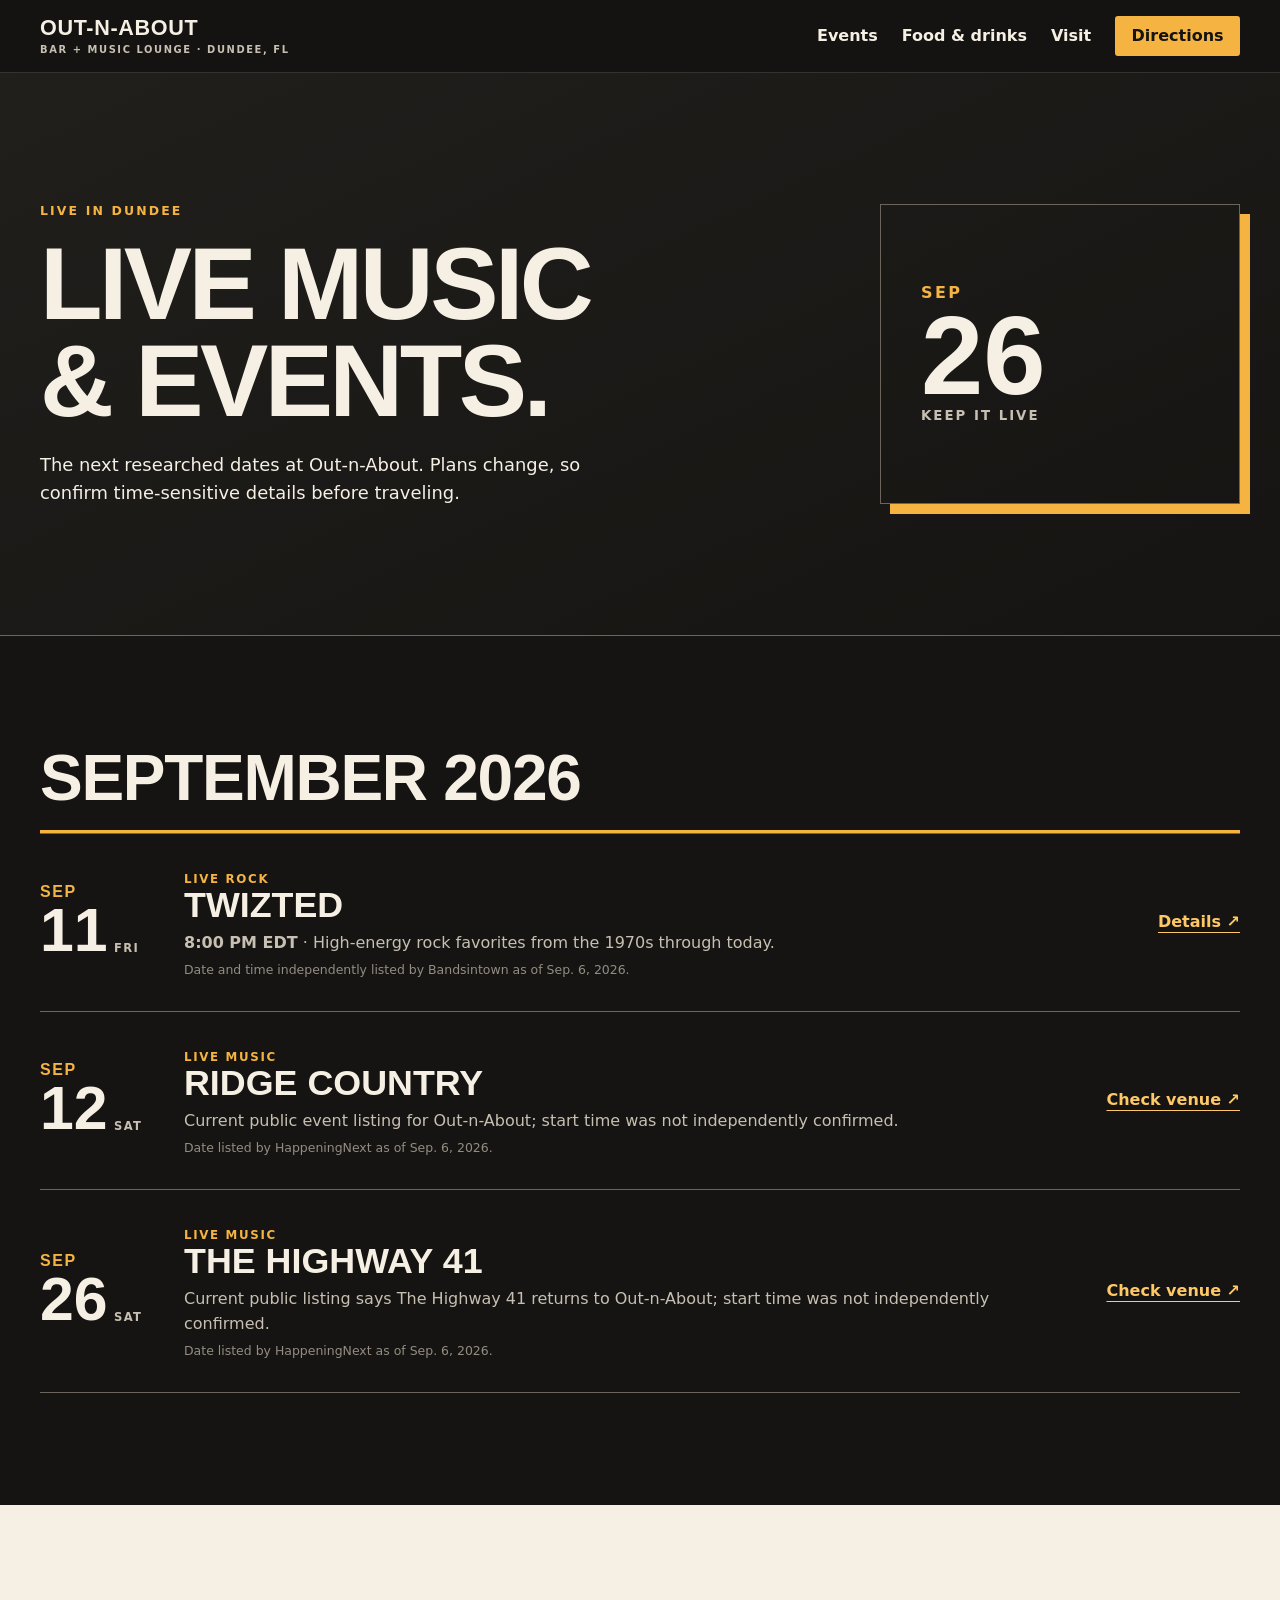
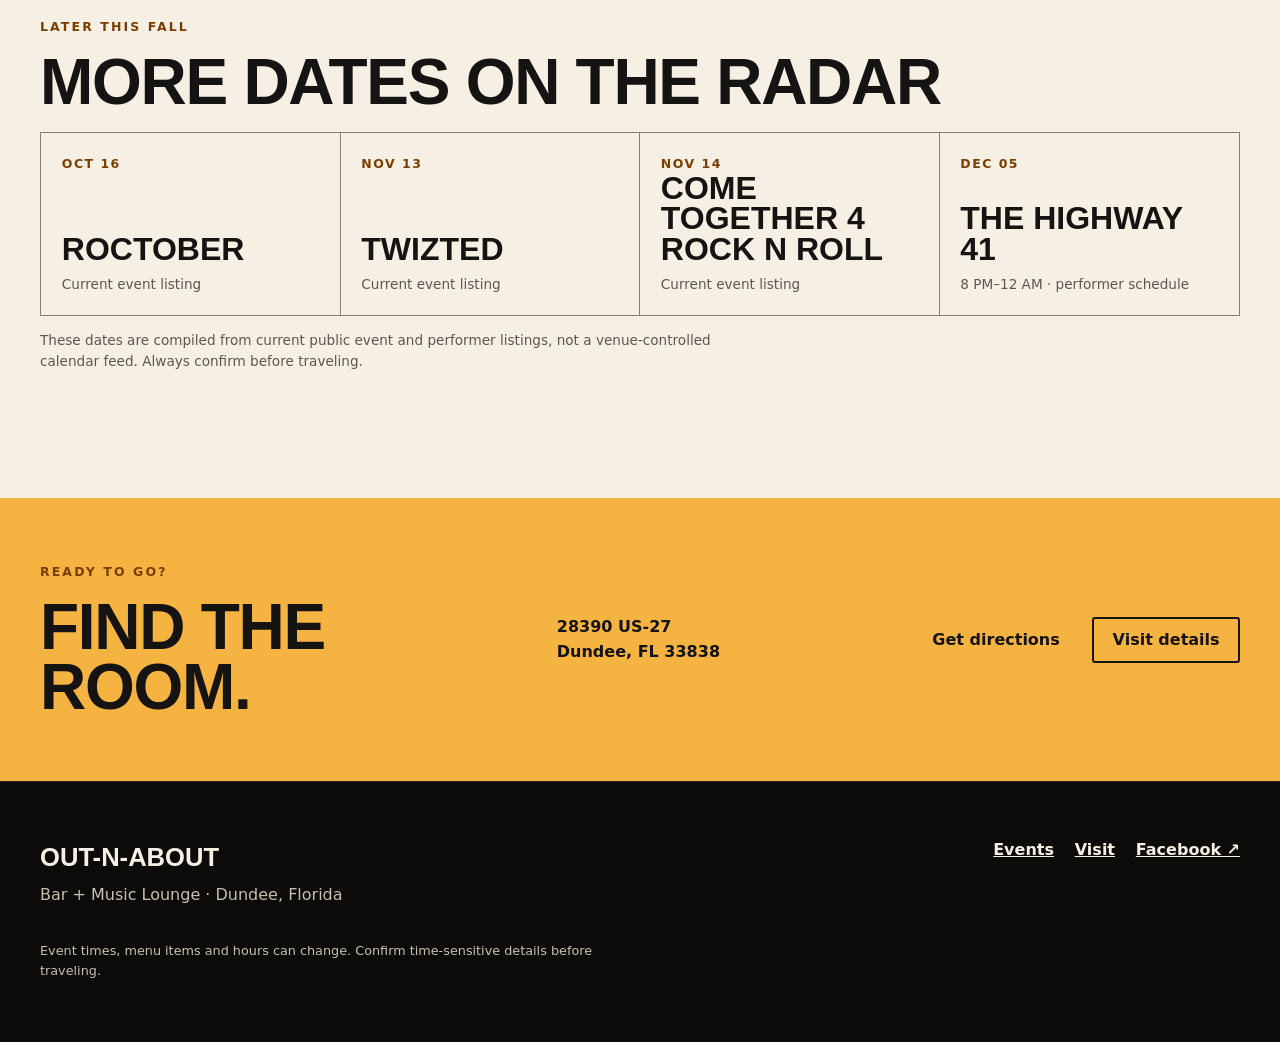
==== site/events/index.html @ 3ccda4d0 "Add events page" ====
<!doctype html>
<html lang="en-US">
<head>
  <meta charset="utf-8">
  <meta name="viewport" content="width=device-width, initial-scale=1">
  <title>Live Music & Events | Out-n-About Dundee, FL</title>
  <meta name="description" content="Upcoming live music and event dates at Out-n-About Bar and Music Lounge in Dundee, Florida.">
  <link rel="canonical" href="https://prithiraj.github.io/bar-n-music-lounge/events/">
  <meta name="theme-color" content="#151412">
  <link rel="stylesheet" href="../assets/styles.css">
</head>
<body>
  <a class="skip-link" href="#main">Skip to content</a>
  <header class="site-header"><div class="shell header-inner"><a class="brand" href="../" aria-label="Out-n-About home"><span class="brand-main">OUT-N-ABOUT</span><span class="brand-sub">BAR + MUSIC LOUNGE · DUNDEE, FL</span></a><nav class="desktop-nav" aria-label="Primary"><a aria-current="page" href="./">Events</a><a href="../#food">Food & drinks</a><a href="../visit/">Visit</a><a class="button button-small" href="https://www.google.com/maps/dir/?api=1&destination=28.0204627,-81.6333917" rel="noopener">Directions</a></nav><details class="mobile-nav"><summary>Menu</summary><nav aria-label="Mobile primary"><a href="./">Events</a><a href="../#food">Food & drinks</a><a href="../visit/">Visit</a></nav></details></div></header>
  <main id="main">
    <section class="page-hero"><div class="shell page-hero-grid"><div><p class="eyebrow">LIVE IN DUNDEE</p><h1>Live music & events.</h1><p class="lead">The next researched dates at Out-n-About. Plans change, so confirm time-sensitive details before traveling.</p></div><div class="page-mark" aria-hidden="true"><span>SEP</span><strong>26</strong><small>KEEP IT LIVE</small></div></div></section>
    <section class="section section-dark" aria-labelledby="sept"><div class="shell"><h2 class="month-heading" id="sept">September 2026</h2><div class="event-list">
      <article class="event-row"><time class="date-block" datetime="2026-09-11"><span>SEP</span><strong>11</strong><small>FRI</small></time><div class="event-copy"><p class="event-type">LIVE ROCK</p><h3>TwiZted</h3><p><strong>8:00 PM EDT</strong> · High-energy rock favorites from the 1970s through today.</p><p class="source-note">Date and time independently listed by Bandsintown as of Sep. 6, 2026.</p></div><a class="event-link" href="https://www.bandsintown.com/e/108855322-twizted-at-out-n-about-bar-and-music-lounge" rel="noopener">Details ↗</a></article>
      <article class="event-row"><time class="date-block" datetime="2026-09-12"><span>SEP</span><strong>12</strong><small>SAT</small></time><div class="event-copy"><p class="event-type">LIVE MUSIC</p><h3>Ridge Country</h3><p>Current public event listing for Out-n-About; start time was not independently confirmed.</p><p class="source-note">Date listed by HappeningNext as of Sep. 6, 2026.</p></div><a class="event-link" href="https://www.facebook.com/outnaboutbar/" rel="noopener">Check venue ↗</a></article>
      <article class="event-row"><time class="date-block" datetime="2026-09-26"><span>SEP</span><strong>26</strong><small>SAT</small></time><div class="event-copy"><p class="event-type">LIVE MUSIC</p><h3>The Highway 41</h3><p>Current public listing says The Highway 41 returns to Out-n-About; start time was not independently confirmed.</p><p class="source-note">Date listed by HappeningNext as of Sep. 6, 2026.</p></div><a class="event-link" href="https://www.facebook.com/outnaboutbar/" rel="noopener">Check venue ↗</a></article>
    </div></div></section>
    <section class="section section-warm" aria-labelledby="later"><div class="shell"><p class="eyebrow eyebrow-dark">LATER THIS FALL</p><h2 id="later">More dates on the radar</h2><div class="mini-events"><div><time datetime="2026-10-16">OCT 16</time><strong>RocTober</strong><span>Current event listing</span></div><div><time datetime="2026-11-13">NOV 13</time><strong>TwiZted</strong><span>Current event listing</span></div><div><time datetime="2026-11-14">NOV 14</time><strong>Come Together 4 Rock N Roll</strong><span>Current event listing</span></div><div><time datetime="2026-12-05">DEC 05</time><strong>The Highway 41</strong><span>8 PM–12 AM · performer schedule</span></div></div><p class="disclaimer">These dates are compiled from current public event and performer listings, not a venue-controlled calendar feed. Always confirm before traveling.</p></div></section>
    <section class="visit-cta"><div class="shell visit-grid"><div><p class="eyebrow eyebrow-dark">READY TO GO?</p><h2>Find the room.</h2></div><address>28390 US-27<br>Dundee, FL 33838</address><div class="actions actions-dark"><a class="button" href="https://www.google.com/maps/dir/?api=1&destination=28.0204627,-81.6333917" rel="noopener">Get directions</a><a class="button button-outline-dark" href="../visit/">Visit details</a></div></div></section>
  </main>
  <footer class="site-footer"><div class="shell footer-grid"><div><strong>OUT-N-ABOUT</strong><p>Bar + Music Lounge · Dundee, Florida</p></div><nav aria-label="Footer"><a href="./">Events</a><a href="../visit/">Visit</a><a href="https://www.facebook.com/outnaboutbar/" rel="noopener">Facebook ↗</a></nav><p class="fineprint">Event times, menu items and hours can change. Confirm time-sensitive details before traveling.</p></div></footer>
</body>
</html>
---- site/assets/styles.css ----
:root{--night:#151412;--surface:#211f1c;--warm:#f5efe4;--ink:#151412;--cream:#f5efe4;--muted:#c7bfb1;--amber:#f5b342;--amber2:#ffc866;--border:#6c655c;--focus:#7ad7ff;--display:"Arial Narrow","Roboto Condensed",Impact,sans-serif;--body:Inter,ui-sans-serif,system-ui,-apple-system,"Segoe UI",sans-serif;--shell:1200px}*{box-sizing:border-box}html{scroll-behavior:smooth}body{margin:0;background:var(--night);color:var(--cream);font-family:var(--body);line-height:1.55}a{color:inherit}a:focus-visible,summary:focus-visible{outline:3px solid var(--focus);outline-offset:3px}.skip-link{position:fixed;left:1rem;top:-6rem;z-index:100;background:var(--focus);color:var(--ink);padding:.7rem 1rem;font-weight:800}.skip-link:focus{top:1rem}.shell{width:min(calc(100% - 2.5rem),var(--shell));margin-inline:auto}.site-header{position:sticky;top:0;z-index:20;background:rgba(21,20,18,.96);border-bottom:1px solid rgba(245,239,228,.14);backdrop-filter:blur(10px)}.header-inner{min-height:72px;display:flex;align-items:center;justify-content:space-between;gap:2rem}.brand{display:flex;flex-direction:column;text-decoration:none;line-height:1}.brand-main{font-family:var(--display);font-size:1.35rem;font-weight:900;letter-spacing:.03em}.brand-sub{margin-top:.35rem;color:var(--muted);font-size:.62rem;font-weight:800;letter-spacing:.16em}.desktop-nav{display:flex;align-items:center;gap:1.5rem}.desktop-nav>a:not(.button){text-decoration:none;font-weight:750}.desktop-nav>a:not(.button):hover,.desktop-nav [aria-current=page]{text-decoration:underline;text-underline-offset:.35rem}.mobile-nav{display:none}.button{display:inline-flex;min-height:46px;align-items:center;justify-content:center;padding:.72rem 1.15rem;background:var(--amber);color:var(--ink);border:2px solid var(--amber);border-radius:3px;text-decoration:none;font-weight:850;line-height:1.1}.button:hover{background:var(--amber2);border-color:var(--amber2)}.button-small{min-height:40px;padding:.55rem .9rem}.button-ghost{background:transparent;color:var(--cream);border-color:var(--border)}.button-ghost:hover{background:var(--cream);color:var(--ink);border-color:var(--cream)}.button-outline-dark{background:transparent;border-color:var(--ink);color:var(--ink)}.button-outline-dark:hover{background:var(--ink);color:var(--cream)}.actions{display:flex;flex-wrap:wrap;gap:.75rem;margin-top:2rem}.actions-dark{margin-top:0}.eyebrow{margin:0 0 1rem;color:var(--amber);font-size:.78rem;font-weight:900;letter-spacing:.17em}.eyebrow-dark{color:#7a3e00}h1,h2,h3{font-family:var(--display);margin-top:0;text-transform:uppercase;line-height:.94}h1{margin-bottom:1.4rem;font-size:clamp(4rem,8vw,7.25rem);letter-spacing:-.035em}h2{margin-bottom:1.2rem;font-size:clamp(2.8rem,5vw,4.8rem);letter-spacing:-.02em}h3{margin-bottom:.55rem;font-size:clamp(1.7rem,2.8vw,2.5rem)}.lead{max-width:48ch;margin:0;color:var(--cream);font-size:clamp(1.1rem,1.4vw,1.35rem)}.dark-lead{color:var(--ink)}.muted{color:var(--muted)}.hero{overflow:hidden}.hero-grid{min-height:610px;display:grid;grid-template-columns:1fr 1fr}.hero-copy{display:flex;flex-direction:column;justify-content:center;padding:5rem 4rem 5rem 0}.hero-art{position:relative;min-height:610px;overflow:hidden;background:linear-gradient(155deg,#2a251f,#151412 62%);border-left:1px solid rgba(245,239,228,.18)}.hero-art:before{content:"";position:absolute;inset:auto 0 0;height:34%;background:repeating-linear-gradient(90deg,transparent 0 12%,rgba(245,239,228,.06) 12.2% 12.6%);border-top:1px solid rgba(245,239,228,.12)}.beam{position:absolute;top:-18%;width:34%;height:125%;background:linear-gradient(to bottom,rgba(245,179,66,.35),rgba(245,179,66,0));transform-origin:top center}.beam-a{left:5%;transform:rotate(16deg)}.beam-b{right:5%;transform:rotate(-16deg);opacity:.55}.stage-copy{position:absolute;inset:15% 10% auto;display:flex;flex-direction:column;font-family:var(--display);font-weight:900;line-height:.82}.stage-copy span:first-child{font-size:clamp(3rem,6vw,6rem);color:var(--amber)}.stage-copy strong{font-size:clamp(6rem,11vw,10rem)}.stage-copy span:last-child{margin-top:1rem;color:var(--muted);font-family:var(--body);font-size:.75rem;letter-spacing:.14em}.stage-line{position:absolute;left:10%;right:10%;bottom:14%;height:8px;background:var(--amber);box-shadow:0 22px 0 rgba(245,179,66,.35),0 44px 0 rgba(245,179,66,.12)}.next-up{background:var(--amber);color:var(--ink);border-block:1px solid var(--ink)}.next-grid{min-height:126px;display:grid;grid-template-columns:120px 1fr auto;gap:2rem;align-items:center}.next-grid h2{margin:0;font-size:clamp(2rem,4vw,3.4rem)}.next-grid p{margin:.2rem 0 0}.stamp{font-family:var(--display);font-weight:900;letter-spacing:.12em}.text-link{display:inline-flex;gap:.5rem;align-items:center;color:var(--amber2);font-weight:850;text-underline-offset:.25rem}.next-up .text-link,.text-link-dark{color:#663400}.section{padding-block:clamp(4.5rem,9vw,7rem)}.section-dark{background:var(--night)}.section-warm{background:var(--warm);color:var(--ink)}.section-head{display:flex;justify-content:space-between;align-items:end;gap:2rem;margin-bottom:2rem}.section-head h2{margin-bottom:0}.event-list{border-top:1px solid var(--border)}.event-row{display:grid;grid-template-columns:112px minmax(0,1fr) auto;gap:2rem;align-items:center;padding-block:2rem;border-bottom:1px solid var(--border)}.date-block{width:92px;display:grid;grid-template-columns:1fr auto;align-items:end;font-family:var(--display);line-height:1}.date-block span{grid-column:1/-1;color:var(--amber);font-size:1rem;font-weight:900;letter-spacing:.1em}.date-block strong{font-size:3.8rem;font-weight:900}.date-block small{padding:0 0 .4rem .4rem;color:var(--muted);font-family:var(--body);font-size:.72rem;font-weight:850;letter-spacing:.12em}.event-copy p{margin:.25rem 0 0;color:var(--muted)}.event-type{color:var(--amber)!important;font-size:.74rem;letter-spacing:.14em;font-weight:900}.event-link{font-weight:850;color:var(--amber2);text-underline-offset:.3rem}.split-grid,.room-grid{display:grid;grid-template-columns:1fr .85fr;gap:clamp(3rem,8vw,7rem);align-items:center}.food-poster,.room-poster{min-height:420px;padding:clamp(2rem,5vw,4rem);display:flex;flex-direction:column;justify-content:center;background:var(--ink);color:var(--cream);border:1px solid var(--border);box-shadow:12px 12px 0 var(--amber)}.food-poster strong,.room-poster span{font-family:var(--display);font-size:clamp(3.6rem,7vw,6.4rem);font-weight:900;line-height:.83}.food-kicker,.food-note{font-size:.72rem;font-weight:900;letter-spacing:.15em}.food-kicker{color:var(--amber);margin-bottom:1.4rem}.food-note{margin-top:2rem;color:var(--muted)}.room-grid{grid-template-columns:.8fr 1fr}.room-poster{gap:.2rem;background:radial-gradient(circle at 50% 25%,rgba(245,179,66,.3),transparent 32%),#1b1916;box-shadow:none}.room-poster span:nth-child(2){color:var(--amber)}.visit-cta{padding-block:4rem;background:var(--amber);color:var(--ink)}.visit-grid{display:grid;grid-template-columns:1.2fr .8fr auto;gap:2rem;align-items:center}.visit-grid h2{margin-bottom:0}.visit-grid address{font-style:normal;font-weight:750}.site-footer{padding-block:3.5rem;background:#0c0b0a;border-top:1px solid rgba(245,239,228,.12)}.footer-grid{display:grid;grid-template-columns:1fr auto;gap:1.5rem 3rem}.footer-grid strong{font-family:var(--display);font-size:1.6rem}.footer-grid p{margin:.3rem 0;color:var(--muted)}.footer-grid nav{display:flex;gap:1.3rem;font-weight:750}.fineprint{grid-column:1/-1;max-width:70ch;font-size:.8rem}.page-hero{padding-block:clamp(5rem,10vw,8rem);background:linear-gradient(155deg,#211f1c,var(--night));border-bottom:1px solid var(--border)}.page-hero-grid{display:grid;grid-template-columns:1fr 360px;gap:4rem;align-items:center}.page-hero h1{max-width:10ch}.page-mark{min-height:300px;padding:2.5rem;display:flex;flex-direction:column;justify-content:center;border:1px solid var(--border);box-shadow:10px 10px 0 var(--amber)}.page-mark span,.page-mark small{color:var(--amber);font-weight:900;letter-spacing:.15em}.page-mark strong{font-family:var(--display);font-size:7rem;line-height:.9}.page-mark small{color:var(--muted)}.month-heading{padding-bottom:1.4rem;margin-bottom:0;border-bottom:3px solid var(--amber)}.source-note{font-size:.78rem;color:#948c82!important}.mini-events{display:grid;grid-template-columns:repeat(4,1fr);border:1px solid #8a8175}.mini-events>div{min-height:180px;padding:1.3rem;display:flex;flex-direction:column;border-right:1px solid #8a8175}.mini-events>div:last-child{border-right:0}.mini-events time{color:#7a3e00;font-size:.78rem;font-weight:900;letter-spacing:.12em}.mini-events strong{margin:auto 0 .6rem;font-family:var(--display);font-size:2rem;line-height:.95;text-transform:uppercase}.mini-events span,.disclaimer{color:#5f574e;font-size:.85rem}.disclaimer{max-width:78ch}.visit-details-grid{display:grid;grid-template-columns:.9fr 1.1fr;gap:clamp(3rem,8vw,7rem)}.info-block h2{font-size:clamp(2.3rem,4vw,4rem)}.hours-list>div{display:grid;grid-template-columns:1fr auto;gap:1rem;padding:.68rem 0;border-bottom:1px solid #c8bcae}.hours-list dt{font-weight:750}.hours-list dd{margin:0;font-weight:850}.facts-grid{margin-top:2rem;display:grid;grid-template-columns:repeat(3,1fr);border-block:1px solid var(--border)}.facts-grid article{padding:2rem;border-right:1px solid var(--border)}.facts-grid article:last-child{border-right:0}.facts-grid span{color:var(--amber);font-family:var(--display);font-weight:900}.facts-grid h3{margin-top:3.5rem}.facts-grid p{color:var(--muted)}.social-cta{padding-block:4.5rem;background:var(--surface)}.social-grid{display:grid;grid-template-columns:1fr 1fr auto;gap:2rem;align-items:center}.social-grid h2{margin-bottom:0}.social-grid p{color:var(--muted)}@media(max-width:900px){.desktop-nav{display:none}.mobile-nav{display:block;position:relative}.mobile-nav summary{cursor:pointer;list-style:none;padding:.7rem .8rem;border:1px solid var(--border);border-radius:3px;font-weight:850}.mobile-nav nav{position:absolute;right:0;top:calc(100% + .6rem);min-width:210px;display:grid;padding:.7rem;background:var(--surface);border:1px solid var(--border);box-shadow:0 16px 30px rgba(0,0,0,.25)}.mobile-nav nav a{padding:.8rem;font-weight:750}.hero-grid,.page-hero-grid,.split-grid,.room-grid,.visit-details-grid{grid-template-columns:1fr}.hero-copy{padding:5rem 0 3rem}.hero-art{min-height:420px;border-left:0;border-top:1px solid rgba(245,239,228,.18)}.next-grid{grid-template-columns:90px 1fr;padding-block:1.2rem}.next-grid .text-link{grid-column:2}.visit-grid,.social-grid{grid-template-columns:1fr 1fr}.visit-grid .actions,.social-grid .button{grid-column:1/-1}.mini-events{grid-template-columns:repeat(2,1fr)}.facts-grid{grid-template-columns:1fr}.facts-grid article{border-right:0;border-bottom:1px solid var(--border)}}@media(max-width:640px){html{scroll-behavior:auto}.shell{width:min(calc(100% - 2rem),var(--shell))}.site-header{position:static}.brand-sub{font-size:.56rem}h1{font-size:clamp(3.4rem,17vw,5.6rem)}h2{font-size:clamp(2.5rem,13vw,4rem)}.hero-grid{min-height:auto}.hero-art{min-height:330px}.stage-copy strong{font-size:6rem}.next-grid{grid-template-columns:1fr;gap:.4rem}.next-grid .text-link{grid-column:1}.section{padding-block:4rem}.section-head{align-items:start;flex-direction:column}.event-row{grid-template-columns:78px 1fr;gap:1.2rem;align-items:start}.date-block{width:72px}.date-block strong{font-size:3rem}.event-link{grid-column:2}.food-poster,.room-poster{min-height:330px;padding:2rem;box-shadow:7px 7px 0 var(--amber)}.visit-grid,.social-grid,.footer-grid{grid-template-columns:1fr}.visit-grid .actions,.social-grid .button,.fineprint{grid-column:1}.actions-dark .button{width:100%}.footer-grid nav{flex-wrap:wrap}.page-hero-grid{gap:2rem}.page-mark{min-height:210px;max-width:calc(100% - 8px);padding:1.7rem;box-shadow:7px 7px 0 var(--amber)}.page-mark strong{font-size:5.5rem}.mini-events{grid-template-columns:1fr}.mini-events>div{border-right:0;border-bottom:1px solid #8a8175}}@media(prefers-reduced-motion:reduce){*,*:before,*:after{scroll-behavior:auto!important;transition:none!important;animation:none!important}}
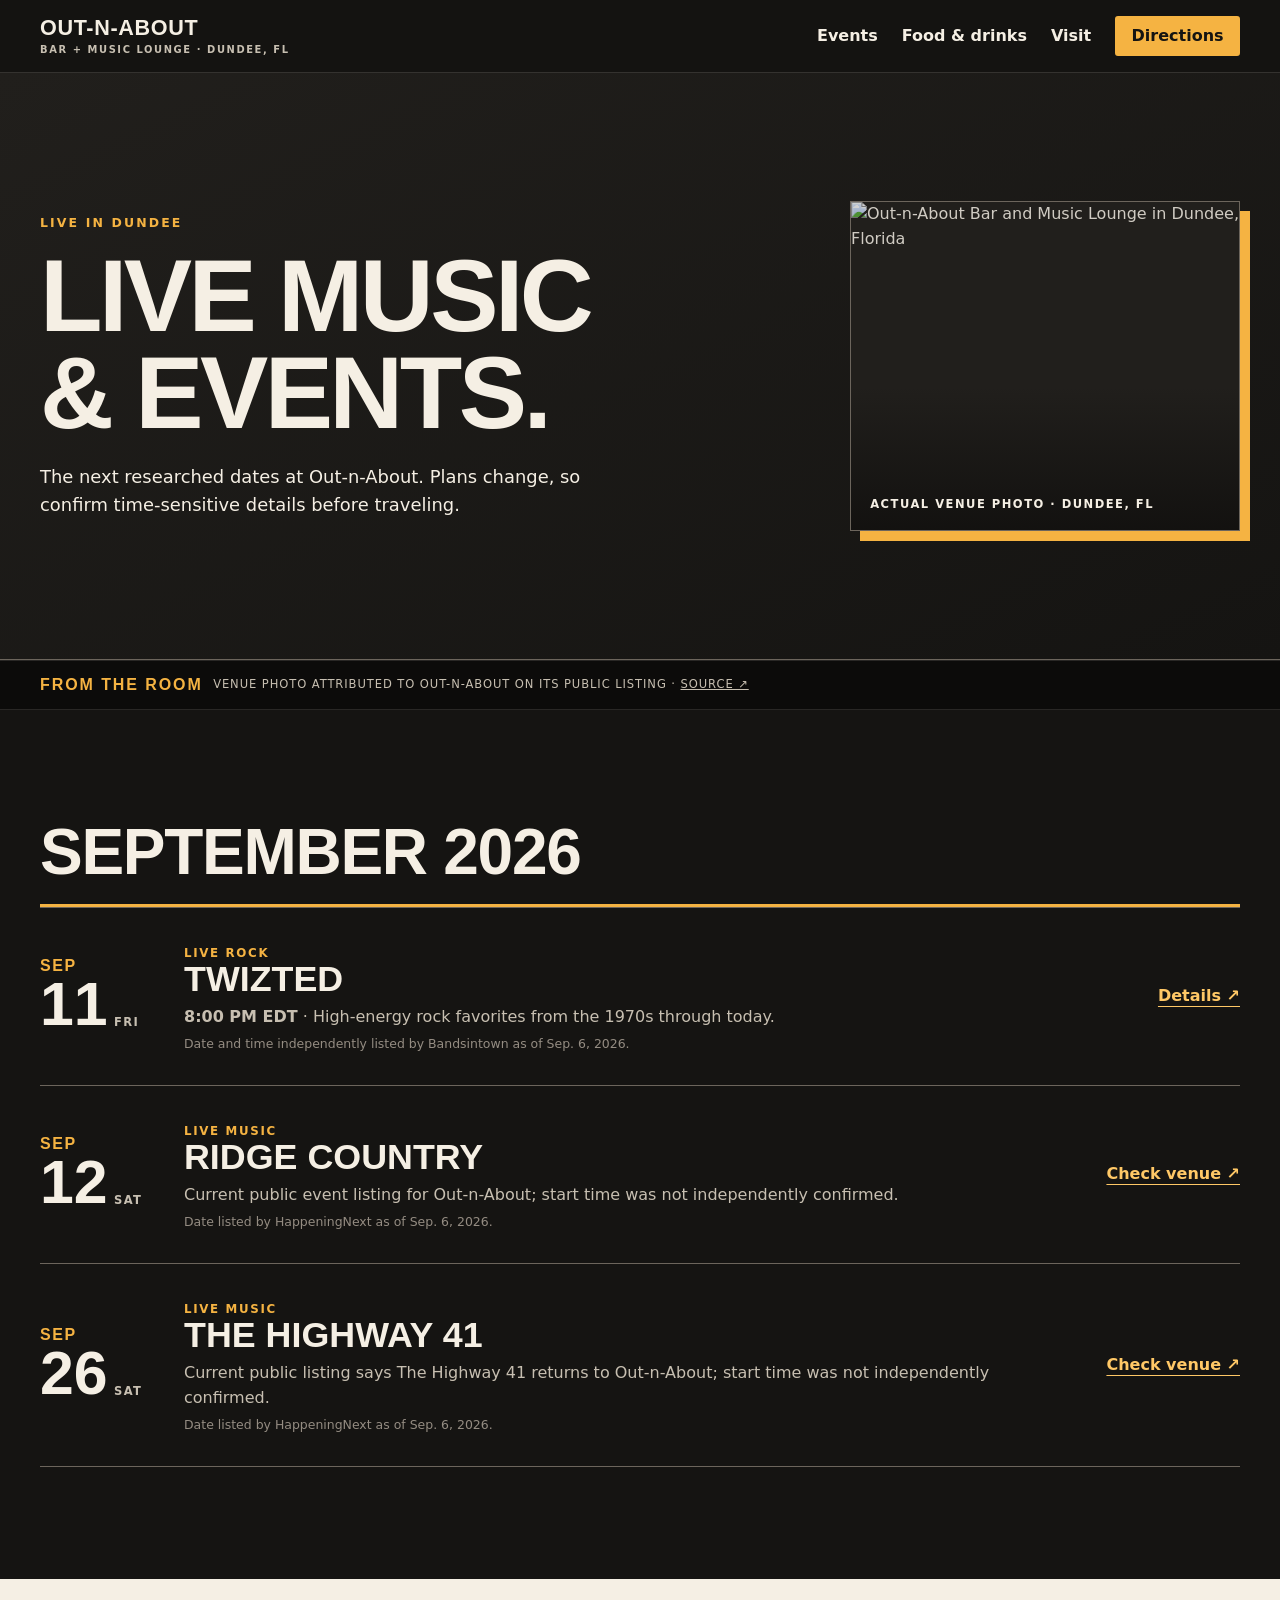
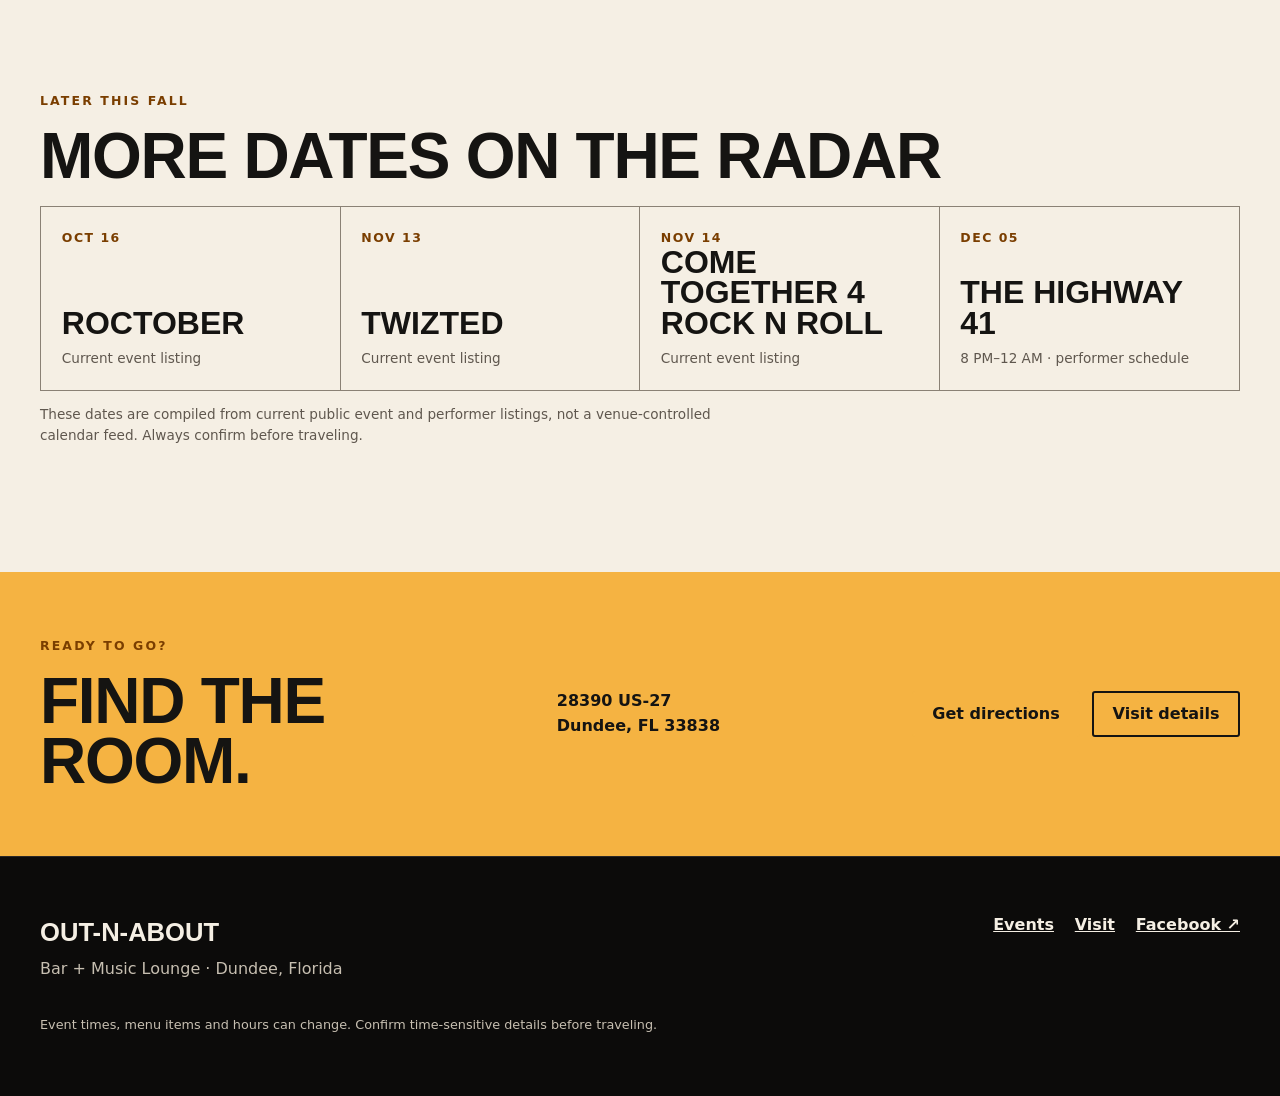
==== commit 7ad97cc7: "Add actual venue photography to events page" ====
--- a/site/events/index.html
+++ b/site/events/index.html
@@ -6,6 +6,7 @@
   <title>Live Music & Events | Out-n-About Dundee, FL</title>
   <meta name="description" content="Upcoming live music and event dates at Out-n-About Bar and Music Lounge in Dundee, Florida.">
   <link rel="canonical" href="https://prithiraj.github.io/bar-n-music-lounge/events/">
+  <meta property="og:image" content="https://cdn.usarestaurants.info/assets/uploads/b00117ed0120d1425c1b2dca96bab26f_-united-states-florida-polk-county-dundee-out-n-about-bar-and-music-lounge-863-439-1537htm.jpg">
   <meta name="theme-color" content="#151412">
   <link rel="stylesheet" href="../assets/styles.css">
 </head>
@@ -13,7 +14,8 @@
   <a class="skip-link" href="#main">Skip to content</a>
   <header class="site-header"><div class="shell header-inner"><a class="brand" href="../" aria-label="Out-n-About home"><span class="brand-main">OUT-N-ABOUT</span><span class="brand-sub">BAR + MUSIC LOUNGE · DUNDEE, FL</span></a><nav class="desktop-nav" aria-label="Primary"><a aria-current="page" href="./">Events</a><a href="../#food">Food & drinks</a><a href="../visit/">Visit</a><a class="button button-small" href="https://www.google.com/maps/dir/?api=1&destination=28.0204627,-81.6333917" rel="noopener">Directions</a></nav><details class="mobile-nav"><summary>Menu</summary><nav aria-label="Mobile primary"><a href="./">Events</a><a href="../#food">Food & drinks</a><a href="../visit/">Visit</a></nav></details></div></header>
   <main id="main">
-    <section class="page-hero"><div class="shell page-hero-grid"><div><p class="eyebrow">LIVE IN DUNDEE</p><h1>Live music & events.</h1><p class="lead">The next researched dates at Out-n-About. Plans change, so confirm time-sensitive details before traveling.</p></div><div class="page-mark" aria-hidden="true"><span>SEP</span><strong>26</strong><small>KEEP IT LIVE</small></div></div></section>
+    <section class="page-hero"><div class="shell page-hero-grid"><div><p class="eyebrow">LIVE IN DUNDEE</p><h1>Live music & events.</h1><p class="lead">The next researched dates at Out-n-About. Plans change, so confirm time-sensitive details before traveling.</p></div><figure class="page-photo"><img src="https://cdn.usarestaurants.info/assets/uploads/b00117ed0120d1425c1b2dca96bab26f_-united-states-florida-polk-county-dundee-out-n-about-bar-and-music-lounge-863-439-1537htm.jpg" alt="Out-n-About Bar and Music Lounge in Dundee, Florida" fetchpriority="high"><figcaption>Actual venue photo · Dundee, FL</figcaption></figure></div></section>
+    <div class="photo-ribbon"><div class="shell"><strong>FROM THE ROOM</strong><span>Venue photo attributed to Out-n-About on its public listing · <a href="https://usarestaurants.info/explore/united-states/florida/polk-county/dundee/out-n-about-bar-and-music-lounge-863-439-1537.htm" rel="noopener">source ↗</a></span></div></div>
     <section class="section section-dark" aria-labelledby="sept"><div class="shell"><h2 class="month-heading" id="sept">September 2026</h2><div class="event-list">
       <article class="event-row"><time class="date-block" datetime="2026-09-11"><span>SEP</span><strong>11</strong><small>FRI</small></time><div class="event-copy"><p class="event-type">LIVE ROCK</p><h3>TwiZted</h3><p><strong>8:00 PM EDT</strong> · High-energy rock favorites from the 1970s through today.</p><p class="source-note">Date and time independently listed by Bandsintown as of Sep. 6, 2026.</p></div><a class="event-link" href="https://www.bandsintown.com/e/108855322-twizted-at-out-n-about-bar-and-music-lounge" rel="noopener">Details ↗</a></article>
       <article class="event-row"><time class="date-block" datetime="2026-09-12"><span>SEP</span><strong>12</strong><small>SAT</small></time><div class="event-copy"><p class="event-type">LIVE MUSIC</p><h3>Ridge Country</h3><p>Current public event listing for Out-n-About; start time was not independently confirmed.</p><p class="source-note">Date listed by HappeningNext as of Sep. 6, 2026.</p></div><a class="event-link" href="https://www.facebook.com/outnaboutbar/" rel="noopener">Check venue ↗</a></article>
--- a/site/assets/styles.css
+++ b/site/assets/styles.css
@@ -1 +1,198 @@
-:root{--night:#151412;--surface:#211f1c;--warm:#f5efe4;--ink:#151412;--cream:#f5efe4;--muted:#c7bfb1;--amber:#f5b342;--amber2:#ffc866;--border:#6c655c;--focus:#7ad7ff;--display:"Arial Narrow","Roboto Condensed",Impact,sans-serif;--body:Inter,ui-sans-serif,system-ui,-apple-system,"Segoe UI",sans-serif;--shell:1200px}*{box-sizing:border-box}html{scroll-behavior:smooth}body{margin:0;background:var(--night);color:var(--cream);font-family:var(--body);line-height:1.55}a{color:inherit}a:focus-visible,summary:focus-visible{outline:3px solid var(--focus);outline-offset:3px}.skip-link{position:fixed;left:1rem;top:-6rem;z-index:100;background:var(--focus);color:var(--ink);padding:.7rem 1rem;font-weight:800}.skip-link:focus{top:1rem}.shell{width:min(calc(100% - 2.5rem),var(--shell));margin-inline:auto}.site-header{position:sticky;top:0;z-index:20;background:rgba(21,20,18,.96);border-bottom:1px solid rgba(245,239,228,.14);backdrop-filter:blur(10px)}.header-inner{min-height:72px;display:flex;align-items:center;justify-content:space-between;gap:2rem}.brand{display:flex;flex-direction:column;text-decoration:none;line-height:1}.brand-main{font-family:var(--display);font-size:1.35rem;font-weight:900;letter-spacing:.03em}.brand-sub{margin-top:.35rem;color:var(--muted);font-size:.62rem;font-weight:800;letter-spacing:.16em}.desktop-nav{display:flex;align-items:center;gap:1.5rem}.desktop-nav>a:not(.button){text-decoration:none;font-weight:750}.desktop-nav>a:not(.button):hover,.desktop-nav [aria-current=page]{text-decoration:underline;text-underline-offset:.35rem}.mobile-nav{display:none}.button{display:inline-flex;min-height:46px;align-items:center;justify-content:center;padding:.72rem 1.15rem;background:var(--amber);color:var(--ink);border:2px solid var(--amber);border-radius:3px;text-decoration:none;font-weight:850;line-height:1.1}.button:hover{background:var(--amber2);border-color:var(--amber2)}.button-small{min-height:40px;padding:.55rem .9rem}.button-ghost{background:transparent;color:var(--cream);border-color:var(--border)}.button-ghost:hover{background:var(--cream);color:var(--ink);border-color:var(--cream)}.button-outline-dark{background:transparent;border-color:var(--ink);color:var(--ink)}.button-outline-dark:hover{background:var(--ink);color:var(--cream)}.actions{display:flex;flex-wrap:wrap;gap:.75rem;margin-top:2rem}.actions-dark{margin-top:0}.eyebrow{margin:0 0 1rem;color:var(--amber);font-size:.78rem;font-weight:900;letter-spacing:.17em}.eyebrow-dark{color:#7a3e00}h1,h2,h3{font-family:var(--display);margin-top:0;text-transform:uppercase;line-height:.94}h1{margin-bottom:1.4rem;font-size:clamp(4rem,8vw,7.25rem);letter-spacing:-.035em}h2{margin-bottom:1.2rem;font-size:clamp(2.8rem,5vw,4.8rem);letter-spacing:-.02em}h3{margin-bottom:.55rem;font-size:clamp(1.7rem,2.8vw,2.5rem)}.lead{max-width:48ch;margin:0;color:var(--cream);font-size:clamp(1.1rem,1.4vw,1.35rem)}.dark-lead{color:var(--ink)}.muted{color:var(--muted)}.hero{overflow:hidden}.hero-grid{min-height:610px;display:grid;grid-template-columns:1fr 1fr}.hero-copy{display:flex;flex-direction:column;justify-content:center;padding:5rem 4rem 5rem 0}.hero-art{position:relative;min-height:610px;overflow:hidden;background:linear-gradient(155deg,#2a251f,#151412 62%);border-left:1px solid rgba(245,239,228,.18)}.hero-art:before{content:"";position:absolute;inset:auto 0 0;height:34%;background:repeating-linear-gradient(90deg,transparent 0 12%,rgba(245,239,228,.06) 12.2% 12.6%);border-top:1px solid rgba(245,239,228,.12)}.beam{position:absolute;top:-18%;width:34%;height:125%;background:linear-gradient(to bottom,rgba(245,179,66,.35),rgba(245,179,66,0));transform-origin:top center}.beam-a{left:5%;transform:rotate(16deg)}.beam-b{right:5%;transform:rotate(-16deg);opacity:.55}.stage-copy{position:absolute;inset:15% 10% auto;display:flex;flex-direction:column;font-family:var(--display);font-weight:900;line-height:.82}.stage-copy span:first-child{font-size:clamp(3rem,6vw,6rem);color:var(--amber)}.stage-copy strong{font-size:clamp(6rem,11vw,10rem)}.stage-copy span:last-child{margin-top:1rem;color:var(--muted);font-family:var(--body);font-size:.75rem;letter-spacing:.14em}.stage-line{position:absolute;left:10%;right:10%;bottom:14%;height:8px;background:var(--amber);box-shadow:0 22px 0 rgba(245,179,66,.35),0 44px 0 rgba(245,179,66,.12)}.next-up{background:var(--amber);color:var(--ink);border-block:1px solid var(--ink)}.next-grid{min-height:126px;display:grid;grid-template-columns:120px 1fr auto;gap:2rem;align-items:center}.next-grid h2{margin:0;font-size:clamp(2rem,4vw,3.4rem)}.next-grid p{margin:.2rem 0 0}.stamp{font-family:var(--display);font-weight:900;letter-spacing:.12em}.text-link{display:inline-flex;gap:.5rem;align-items:center;color:var(--amber2);font-weight:850;text-underline-offset:.25rem}.next-up .text-link,.text-link-dark{color:#663400}.section{padding-block:clamp(4.5rem,9vw,7rem)}.section-dark{background:var(--night)}.section-warm{background:var(--warm);color:var(--ink)}.section-head{display:flex;justify-content:space-between;align-items:end;gap:2rem;margin-bottom:2rem}.section-head h2{margin-bottom:0}.event-list{border-top:1px solid var(--border)}.event-row{display:grid;grid-template-columns:112px minmax(0,1fr) auto;gap:2rem;align-items:center;padding-block:2rem;border-bottom:1px solid var(--border)}.date-block{width:92px;display:grid;grid-template-columns:1fr auto;align-items:end;font-family:var(--display);line-height:1}.date-block span{grid-column:1/-1;color:var(--amber);font-size:1rem;font-weight:900;letter-spacing:.1em}.date-block strong{font-size:3.8rem;font-weight:900}.date-block small{padding:0 0 .4rem .4rem;color:var(--muted);font-family:var(--body);font-size:.72rem;font-weight:850;letter-spacing:.12em}.event-copy p{margin:.25rem 0 0;color:var(--muted)}.event-type{color:var(--amber)!important;font-size:.74rem;letter-spacing:.14em;font-weight:900}.event-link{font-weight:850;color:var(--amber2);text-underline-offset:.3rem}.split-grid,.room-grid{display:grid;grid-template-columns:1fr .85fr;gap:clamp(3rem,8vw,7rem);align-items:center}.food-poster,.room-poster{min-height:420px;padding:clamp(2rem,5vw,4rem);display:flex;flex-direction:column;justify-content:center;background:var(--ink);color:var(--cream);border:1px solid var(--border);box-shadow:12px 12px 0 var(--amber)}.food-poster strong,.room-poster span{font-family:var(--display);font-size:clamp(3.6rem,7vw,6.4rem);font-weight:900;line-height:.83}.food-kicker,.food-note{font-size:.72rem;font-weight:900;letter-spacing:.15em}.food-kicker{color:var(--amber);margin-bottom:1.4rem}.food-note{margin-top:2rem;color:var(--muted)}.room-grid{grid-template-columns:.8fr 1fr}.room-poster{gap:.2rem;background:radial-gradient(circle at 50% 25%,rgba(245,179,66,.3),transparent 32%),#1b1916;box-shadow:none}.room-poster span:nth-child(2){color:var(--amber)}.visit-cta{padding-block:4rem;background:var(--amber);color:var(--ink)}.visit-grid{display:grid;grid-template-columns:1.2fr .8fr auto;gap:2rem;align-items:center}.visit-grid h2{margin-bottom:0}.visit-grid address{font-style:normal;font-weight:750}.site-footer{padding-block:3.5rem;background:#0c0b0a;border-top:1px solid rgba(245,239,228,.12)}.footer-grid{display:grid;grid-template-columns:1fr auto;gap:1.5rem 3rem}.footer-grid strong{font-family:var(--display);font-size:1.6rem}.footer-grid p{margin:.3rem 0;color:var(--muted)}.footer-grid nav{display:flex;gap:1.3rem;font-weight:750}.fineprint{grid-column:1/-1;max-width:70ch;font-size:.8rem}.page-hero{padding-block:clamp(5rem,10vw,8rem);background:linear-gradient(155deg,#211f1c,var(--night));border-bottom:1px solid var(--border)}.page-hero-grid{display:grid;grid-template-columns:1fr 360px;gap:4rem;align-items:center}.page-hero h1{max-width:10ch}.page-mark{min-height:300px;padding:2.5rem;display:flex;flex-direction:column;justify-content:center;border:1px solid var(--border);box-shadow:10px 10px 0 var(--amber)}.page-mark span,.page-mark small{color:var(--amber);font-weight:900;letter-spacing:.15em}.page-mark strong{font-family:var(--display);font-size:7rem;line-height:.9}.page-mark small{color:var(--muted)}.month-heading{padding-bottom:1.4rem;margin-bottom:0;border-bottom:3px solid var(--amber)}.source-note{font-size:.78rem;color:#948c82!important}.mini-events{display:grid;grid-template-columns:repeat(4,1fr);border:1px solid #8a8175}.mini-events>div{min-height:180px;padding:1.3rem;display:flex;flex-direction:column;border-right:1px solid #8a8175}.mini-events>div:last-child{border-right:0}.mini-events time{color:#7a3e00;font-size:.78rem;font-weight:900;letter-spacing:.12em}.mini-events strong{margin:auto 0 .6rem;font-family:var(--display);font-size:2rem;line-height:.95;text-transform:uppercase}.mini-events span,.disclaimer{color:#5f574e;font-size:.85rem}.disclaimer{max-width:78ch}.visit-details-grid{display:grid;grid-template-columns:.9fr 1.1fr;gap:clamp(3rem,8vw,7rem)}.info-block h2{font-size:clamp(2.3rem,4vw,4rem)}.hours-list>div{display:grid;grid-template-columns:1fr auto;gap:1rem;padding:.68rem 0;border-bottom:1px solid #c8bcae}.hours-list dt{font-weight:750}.hours-list dd{margin:0;font-weight:850}.facts-grid{margin-top:2rem;display:grid;grid-template-columns:repeat(3,1fr);border-block:1px solid var(--border)}.facts-grid article{padding:2rem;border-right:1px solid var(--border)}.facts-grid article:last-child{border-right:0}.facts-grid span{color:var(--amber);font-family:var(--display);font-weight:900}.facts-grid h3{margin-top:3.5rem}.facts-grid p{color:var(--muted)}.social-cta{padding-block:4.5rem;background:var(--surface)}.social-grid{display:grid;grid-template-columns:1fr 1fr auto;gap:2rem;align-items:center}.social-grid h2{margin-bottom:0}.social-grid p{color:var(--muted)}@media(max-width:900px){.desktop-nav{display:none}.mobile-nav{display:block;position:relative}.mobile-nav summary{cursor:pointer;list-style:none;padding:.7rem .8rem;border:1px solid var(--border);border-radius:3px;font-weight:850}.mobile-nav nav{position:absolute;right:0;top:calc(100% + .6rem);min-width:210px;display:grid;padding:.7rem;background:var(--surface);border:1px solid var(--border);box-shadow:0 16px 30px rgba(0,0,0,.25)}.mobile-nav nav a{padding:.8rem;font-weight:750}.hero-grid,.page-hero-grid,.split-grid,.room-grid,.visit-details-grid{grid-template-columns:1fr}.hero-copy{padding:5rem 0 3rem}.hero-art{min-height:420px;border-left:0;border-top:1px solid rgba(245,239,228,.18)}.next-grid{grid-template-columns:90px 1fr;padding-block:1.2rem}.next-grid .text-link{grid-column:2}.visit-grid,.social-grid{grid-template-columns:1fr 1fr}.visit-grid .actions,.social-grid .button{grid-column:1/-1}.mini-events{grid-template-columns:repeat(2,1fr)}.facts-grid{grid-template-columns:1fr}.facts-grid article{border-right:0;border-bottom:1px solid var(--border)}}@media(max-width:640px){html{scroll-behavior:auto}.shell{width:min(calc(100% - 2rem),var(--shell))}.site-header{position:static}.brand-sub{font-size:.56rem}h1{font-size:clamp(3.4rem,17vw,5.6rem)}h2{font-size:clamp(2.5rem,13vw,4rem)}.hero-grid{min-height:auto}.hero-art{min-height:330px}.stage-copy strong{font-size:6rem}.next-grid{grid-template-columns:1fr;gap:.4rem}.next-grid .text-link{grid-column:1}.section{padding-block:4rem}.section-head{align-items:start;flex-direction:column}.event-row{grid-template-columns:78px 1fr;gap:1.2rem;align-items:start}.date-block{width:72px}.date-block strong{font-size:3rem}.event-link{grid-column:2}.food-poster,.room-poster{min-height:330px;padding:2rem;box-shadow:7px 7px 0 var(--amber)}.visit-grid,.social-grid,.footer-grid{grid-template-columns:1fr}.visit-grid .actions,.social-grid .button,.fineprint{grid-column:1}.actions-dark .button{width:100%}.footer-grid nav{flex-wrap:wrap}.page-hero-grid{gap:2rem}.page-mark{min-height:210px;max-width:calc(100% - 8px);padding:1.7rem;box-shadow:7px 7px 0 var(--amber)}.page-mark strong{font-size:5.5rem}.mini-events{grid-template-columns:1fr}.mini-events>div{border-right:0;border-bottom:1px solid #8a8175}}@media(prefers-reduced-motion:reduce){*,*:before,*:after{scroll-behavior:auto!important;transition:none!important;animation:none!important}}+:root{
+  --night:#151412;--surface:#211f1c;--warm:#f5efe4;--ink:#151412;--cream:#f5efe4;
+  --muted:#c7bfb1;--amber:#f5b342;--amber2:#ffc866;--border:#6c655c;--focus:#7ad7ff;
+  --display:"Arial Narrow","Roboto Condensed",Impact,sans-serif;
+  --body:Inter,ui-sans-serif,system-ui,-apple-system,"Segoe UI",sans-serif;--shell:1200px
+}
+*{box-sizing:border-box}
+html{scroll-behavior:smooth}
+body{margin:0;background:var(--night);color:var(--cream);font-family:var(--body);line-height:1.55}
+img{max-width:100%}
+a{color:inherit}
+a:focus-visible,summary:focus-visible{outline:3px solid var(--focus);outline-offset:3px}
+.skip-link{position:fixed;left:1rem;top:-6rem;z-index:100;background:var(--focus);color:var(--ink);padding:.7rem 1rem;font-weight:800}
+.skip-link:focus{top:1rem}
+.shell{width:min(calc(100% - 2.5rem),var(--shell));margin-inline:auto}
+.site-header{position:sticky;top:0;z-index:20;background:rgba(21,20,18,.96);border-bottom:1px solid rgba(245,239,228,.14);backdrop-filter:blur(10px)}
+.header-inner{min-height:72px;display:flex;align-items:center;justify-content:space-between;gap:2rem}
+.brand{display:flex;flex-direction:column;text-decoration:none;line-height:1}
+.brand-main{font-family:var(--display);font-size:1.35rem;font-weight:900;letter-spacing:.03em}
+.brand-sub{margin-top:.35rem;color:var(--muted);font-size:.62rem;font-weight:800;letter-spacing:.16em}
+.desktop-nav{display:flex;align-items:center;gap:1.5rem}
+.desktop-nav>a:not(.button){text-decoration:none;font-weight:750}
+.desktop-nav>a:not(.button):hover,.desktop-nav [aria-current=page]{text-decoration:underline;text-underline-offset:.35rem}
+.mobile-nav{display:none}
+.button{display:inline-flex;min-height:46px;align-items:center;justify-content:center;padding:.72rem 1.15rem;background:var(--amber);color:var(--ink);border:2px solid var(--amber);border-radius:3px;text-decoration:none;font-weight:850;line-height:1.1}
+.button:hover{background:var(--amber2);border-color:var(--amber2)}
+.button-small{min-height:40px;padding:.55rem .9rem}
+.button-ghost{background:transparent;color:var(--cream);border-color:var(--border)}
+.button-ghost:hover{background:var(--cream);color:var(--ink);border-color:var(--cream)}
+.button-outline-dark{background:transparent;border-color:var(--ink);color:var(--ink)}
+.button-outline-dark:hover{background:var(--ink);color:var(--cream)}
+.actions{display:flex;flex-wrap:wrap;gap:.75rem;margin-top:2rem}
+.actions-dark{margin-top:0}
+.eyebrow{margin:0 0 1rem;color:var(--amber);font-size:.78rem;font-weight:900;letter-spacing:.17em}
+.eyebrow-dark{color:#7a3e00}
+h1,h2,h3{font-family:var(--display);margin-top:0;text-transform:uppercase;line-height:.94}
+h1{margin-bottom:1.4rem;font-size:clamp(4rem,8vw,7.25rem);letter-spacing:-.035em}
+h2{margin-bottom:1.2rem;font-size:clamp(2.8rem,5vw,4.8rem);letter-spacing:-.02em}
+h3{margin-bottom:.55rem;font-size:clamp(1.7rem,2.8vw,2.5rem)}
+.lead{max-width:48ch;margin:0;color:var(--cream);font-size:clamp(1.1rem,1.4vw,1.35rem)}
+.dark-lead{color:var(--ink)}
+.muted{color:var(--muted)}
+
+.hero{overflow:hidden}
+.hero-grid{min-height:610px;display:grid;grid-template-columns:1fr 1fr}
+.hero-copy{display:flex;flex-direction:column;justify-content:center;padding:5rem 4rem 5rem 0}
+.hero-photo{position:relative;min-height:610px;margin:0;overflow:hidden;background:#0c0b0a;border-left:1px solid rgba(245,239,228,.18)}
+.hero-photo>img{position:absolute;inset:0;width:100%;height:100%;object-fit:cover;filter:saturate(.92) contrast(1.08) brightness(.78)}
+.hero-photo-shade{position:absolute;inset:0;z-index:1;background:linear-gradient(180deg,rgba(21,20,18,.06) 10%,rgba(21,20,18,.12) 54%,rgba(21,20,18,.82) 100%),linear-gradient(110deg,rgba(21,20,18,.02),rgba(245,179,66,.08));pointer-events:none}
+.ambient-canvas{position:absolute;inset:0;z-index:2;width:100%;height:100%;opacity:.72;mix-blend-mode:screen;pointer-events:none}
+.hero-photo figcaption{position:absolute;z-index:3;left:1.5rem;right:1.5rem;bottom:1.35rem;display:flex;gap:.75rem;align-items:center;color:var(--cream);font-size:.76rem;font-weight:800;letter-spacing:.08em;text-shadow:0 1px 12px #000}
+.hero-photo figcaption span{color:var(--amber);font-size:.68rem;letter-spacing:.16em}
+
+.next-up{background:var(--amber);color:var(--ink);border-block:1px solid var(--ink)}
+.next-grid{min-height:126px;display:grid;grid-template-columns:120px 1fr auto;gap:2rem;align-items:center}
+.next-grid h2{margin:0;font-size:clamp(2rem,4vw,3.4rem)}
+.next-grid p{margin:.2rem 0 0}
+.stamp{font-family:var(--display);font-weight:900;letter-spacing:.12em}
+.text-link{display:inline-flex;gap:.5rem;align-items:center;color:var(--amber2);font-weight:850;text-underline-offset:.25rem}
+.next-up .text-link,.text-link-dark{color:#663400}
+
+.section{padding-block:clamp(4.5rem,9vw,7rem)}
+.section-dark{background:var(--night)}
+.section-warm{background:var(--warm);color:var(--ink)}
+.section-head{display:flex;justify-content:space-between;align-items:end;gap:2rem;margin-bottom:2rem}
+.section-head h2{margin-bottom:0}
+.event-list{border-top:1px solid var(--border)}
+.event-row{display:grid;grid-template-columns:112px minmax(0,1fr) auto;gap:2rem;align-items:center;padding-block:2rem;border-bottom:1px solid var(--border)}
+.date-block{width:92px;display:grid;grid-template-columns:1fr auto;align-items:end;font-family:var(--display);line-height:1}
+.date-block span{grid-column:1/-1;color:var(--amber);font-size:1rem;font-weight:900;letter-spacing:.1em}
+.date-block strong{font-size:3.8rem;font-weight:900}
+.date-block small{padding:0 0 .4rem .4rem;color:var(--muted);font-family:var(--body);font-size:.72rem;font-weight:850;letter-spacing:.12em}
+.event-copy p{margin:.25rem 0 0;color:var(--muted)}
+.event-type{color:var(--amber)!important;font-size:.74rem;letter-spacing:.14em;font-weight:900}
+.event-link{font-weight:850;color:var(--amber2);text-underline-offset:.3rem}
+
+.photo-section{background:#0f0e0d;border-block:1px solid rgba(245,239,228,.1)}
+.photo-section-head{align-items:start}
+.photo-intro{max-width:34rem;margin:0;color:var(--muted)}
+.photo-grid{display:grid;grid-template-columns:repeat(12,1fr);grid-auto-rows:minmax(180px,24vw);gap:1rem}
+.photo-tile{position:relative;grid-column:span 4;margin:0;min-height:280px;overflow:hidden;background:var(--surface);border:1px solid rgba(245,239,228,.15)}
+.photo-tile-wide{grid-column:span 8}
+.photo-tile img,.feature-photo img,.page-photo img{width:100%;height:100%;display:block;object-fit:cover;transition:transform .45s cubic-bezier(.2,.75,.2,1),filter .3s ease}
+.photo-tile img{filter:saturate(.94) contrast(1.04)}
+.photo-tile:after,.feature-photo:after,.page-photo:after{content:"";position:absolute;inset:0;background:linear-gradient(to top,rgba(12,11,10,.68),transparent 44%);pointer-events:none}
+.photo-tile figcaption,.feature-photo figcaption{position:absolute;z-index:1;left:1rem;bottom:.9rem;color:var(--cream);font-size:.72rem;font-weight:850;letter-spacing:.12em;text-transform:uppercase;text-shadow:0 1px 10px #000}
+.photo-tile:hover img{transform:scale(1.025);filter:saturate(1.05) contrast(1.08)}
+.photo-credit{max-width:78ch;margin:1.2rem 0 0;color:#948c82;font-size:.76rem}
+.photo-credit a{color:var(--muted);text-underline-offset:.2rem}
+.feature-photo{position:relative;min-height:430px;margin:0;overflow:hidden;background:var(--surface);border:1px solid var(--border)}
+.feature-photo img{position:absolute;inset:0;filter:saturate(.92) contrast(1.05)}
+.feature-photo-warm{box-shadow:12px 12px 0 var(--amber)}
+.feature-photo-warm:after{background:linear-gradient(to top,rgba(21,20,18,.68),transparent 50%)}
+
+.split-grid,.room-grid{display:grid;grid-template-columns:1fr .85fr;gap:clamp(3rem,8vw,7rem);align-items:center}
+.room-grid{grid-template-columns:.8fr 1fr}
+.visit-cta{padding-block:4rem;background:var(--amber);color:var(--ink)}
+.visit-grid{display:grid;grid-template-columns:1.2fr .8fr auto;gap:2rem;align-items:center}
+.visit-grid h2{margin-bottom:0}
+.visit-grid address{font-style:normal;font-weight:750}
+.site-footer{padding-block:3.5rem;background:#0c0b0a;border-top:1px solid rgba(245,239,228,.12)}
+.footer-grid{display:grid;grid-template-columns:1fr auto;gap:1.5rem 3rem}
+.footer-grid strong{font-family:var(--display);font-size:1.6rem}
+.footer-grid p{margin:.3rem 0;color:var(--muted)}
+.footer-grid nav{display:flex;gap:1.3rem;font-weight:750}
+.fineprint{grid-column:1/-1;max-width:76ch;font-size:.8rem}
+
+.page-hero{padding-block:clamp(5rem,10vw,8rem);background:linear-gradient(155deg,#211f1c,var(--night));border-bottom:1px solid var(--border)}
+.page-hero-grid{display:grid;grid-template-columns:1fr 390px;gap:4rem;align-items:center}
+.page-hero h1{max-width:10ch}
+.page-photo{position:relative;min-height:330px;margin:0;overflow:hidden;background:var(--surface);border:1px solid var(--border);box-shadow:10px 10px 0 var(--amber)}
+.page-photo img{position:absolute;inset:0;filter:saturate(.9) contrast(1.08) brightness(.82)}
+.page-photo figcaption{position:absolute;z-index:1;left:1.2rem;bottom:1rem;color:var(--cream);font-size:.72rem;font-weight:850;letter-spacing:.13em;text-transform:uppercase}
+.photo-ribbon{padding:.72rem 0;background:#0c0b0a;border-block:1px solid rgba(245,239,228,.12);overflow:hidden}
+.photo-ribbon .shell{display:flex;gap:.65rem;align-items:center;color:var(--muted);font-size:.72rem;letter-spacing:.08em;text-transform:uppercase}
+.photo-ribbon strong{color:var(--amber);font-family:var(--display);font-size:1rem;letter-spacing:.12em}
+.month-heading{padding-bottom:1.4rem;margin-bottom:0;border-bottom:3px solid var(--amber)}
+.source-note{font-size:.78rem;color:#948c82!important}
+.mini-events{display:grid;grid-template-columns:repeat(4,1fr);border:1px solid #8a8175}
+.mini-events>div{min-height:180px;padding:1.3rem;display:flex;flex-direction:column;border-right:1px solid #8a8175}
+.mini-events>div:last-child{border-right:0}
+.mini-events time{color:#7a3e00;font-size:.78rem;font-weight:900;letter-spacing:.12em}
+.mini-events strong{margin:auto 0 .6rem;font-family:var(--display);font-size:2rem;line-height:.95;text-transform:uppercase}
+.mini-events span,.disclaimer{color:#5f574e;font-size:.85rem}
+.disclaimer{max-width:78ch}
+.visit-details-grid{display:grid;grid-template-columns:.9fr 1.1fr;gap:clamp(3rem,8vw,7rem)}
+.info-block h2{font-size:clamp(2.3rem,4vw,4rem)}
+.hours-list>div{display:grid;grid-template-columns:1fr auto;gap:1rem;padding:.68rem 0;border-bottom:1px solid #c8bcae}
+.hours-list dt{font-weight:750}
+.hours-list dd{margin:0;font-weight:850}
+.facts-grid{margin-top:2rem;display:grid;grid-template-columns:repeat(3,1fr);border-block:1px solid var(--border)}
+.facts-grid article{padding:2rem;border-right:1px solid var(--border)}
+.facts-grid article:last-child{border-right:0}
+.facts-grid span{color:var(--amber);font-family:var(--display);font-weight:900}
+.facts-grid h3{margin-top:3.5rem}
+.facts-grid p{color:var(--muted)}
+.social-cta{padding-block:4.5rem;background:var(--surface)}
+.social-grid{display:grid;grid-template-columns:1fr 1fr auto;gap:2rem;align-items:center}
+.social-grid h2{margin-bottom:0}
+.social-grid p{color:var(--muted)}
+
+@media(max-width:900px){
+  .desktop-nav{display:none}
+  .mobile-nav{display:block;position:relative}
+  .mobile-nav summary{cursor:pointer;list-style:none;padding:.7rem .8rem;border:1px solid var(--border);border-radius:3px;font-weight:850}
+  .mobile-nav nav{position:absolute;right:0;top:calc(100% + .6rem);min-width:210px;display:grid;padding:.7rem;background:var(--surface);border:1px solid var(--border);box-shadow:0 16px 30px rgba(0,0,0,.25)}
+  .mobile-nav nav a{padding:.8rem;font-weight:750}
+  .hero-grid,.page-hero-grid,.split-grid,.room-grid,.visit-details-grid{grid-template-columns:1fr}
+  .hero-copy{padding:5rem 0 3rem}
+  .hero-photo{min-height:470px;border-left:0;border-top:1px solid rgba(245,239,228,.18)}
+  .next-grid{grid-template-columns:90px 1fr;padding-block:1.2rem}
+  .next-grid .text-link{grid-column:2}
+  .photo-grid{grid-template-columns:repeat(2,1fr);grid-auto-rows:minmax(220px,48vw)}
+  .photo-tile,.photo-tile-wide{grid-column:span 1}
+  .feature-photo{min-height:390px}
+  .page-photo{min-height:300px}
+  .visit-grid,.social-grid{grid-template-columns:1fr 1fr}
+  .visit-grid .actions,.social-grid .button{grid-column:1/-1}
+  .mini-events{grid-template-columns:repeat(2,1fr)}
+  .facts-grid{grid-template-columns:1fr}
+  .facts-grid article{border-right:0;border-bottom:1px solid var(--border)}
+}
+@media(max-width:640px){
+  html{scroll-behavior:auto}
+  .shell{width:min(calc(100% - 2rem),var(--shell))}
+  .site-header{position:static}
+  .brand-sub{font-size:.56rem}
+  h1{font-size:clamp(3.4rem,17vw,5.6rem)}
+  h2{font-size:clamp(2.5rem,13vw,4rem)}
+  .hero-grid{min-height:auto}
+  .hero-photo{min-height:390px}
+  .hero-photo figcaption{left:1rem;bottom:1rem;flex-direction:column;align-items:flex-start;gap:.15rem}
+  .next-grid{grid-template-columns:1fr;gap:.4rem}
+  .next-grid .text-link{grid-column:1}
+  .section{padding-block:4rem}
+  .section-head{align-items:start;flex-direction:column}
+  .event-row{grid-template-columns:78px 1fr;gap:1.2rem;align-items:start}
+  .date-block{width:72px}
+  .date-block strong{font-size:3rem}
+  .event-link{grid-column:2}
+  .photo-grid{grid-template-columns:1fr;grid-auto-rows:minmax(260px,72vw)}
+  .photo-tile,.photo-tile-wide{grid-column:1}
+  .photo-intro{font-size:.92rem}
+  .feature-photo{min-height:340px}
+  .feature-photo-warm{box-shadow:7px 7px 0 var(--amber)}
+  .page-hero-grid{gap:2rem}
+  .page-photo{min-height:250px;max-width:calc(100% - 8px);box-shadow:7px 7px 0 var(--amber)}
+  .visit-grid,.social-grid,.footer-grid{grid-template-columns:1fr}
+  .visit-grid .actions,.social-grid .button,.fineprint{grid-column:1}
+  .actions-dark .button{width:100%}
+  .footer-grid nav{flex-wrap:wrap}
+  .mini-events{grid-template-columns:1fr}
+  .mini-events>div{border-right:0;border-bottom:1px solid #8a8175}
+}
+@media(prefers-reduced-motion:reduce){
+  *,*:before,*:after{scroll-behavior:auto!important;transition:none!important;animation:none!important}
+  .photo-tile:hover img{transform:none}
+}
